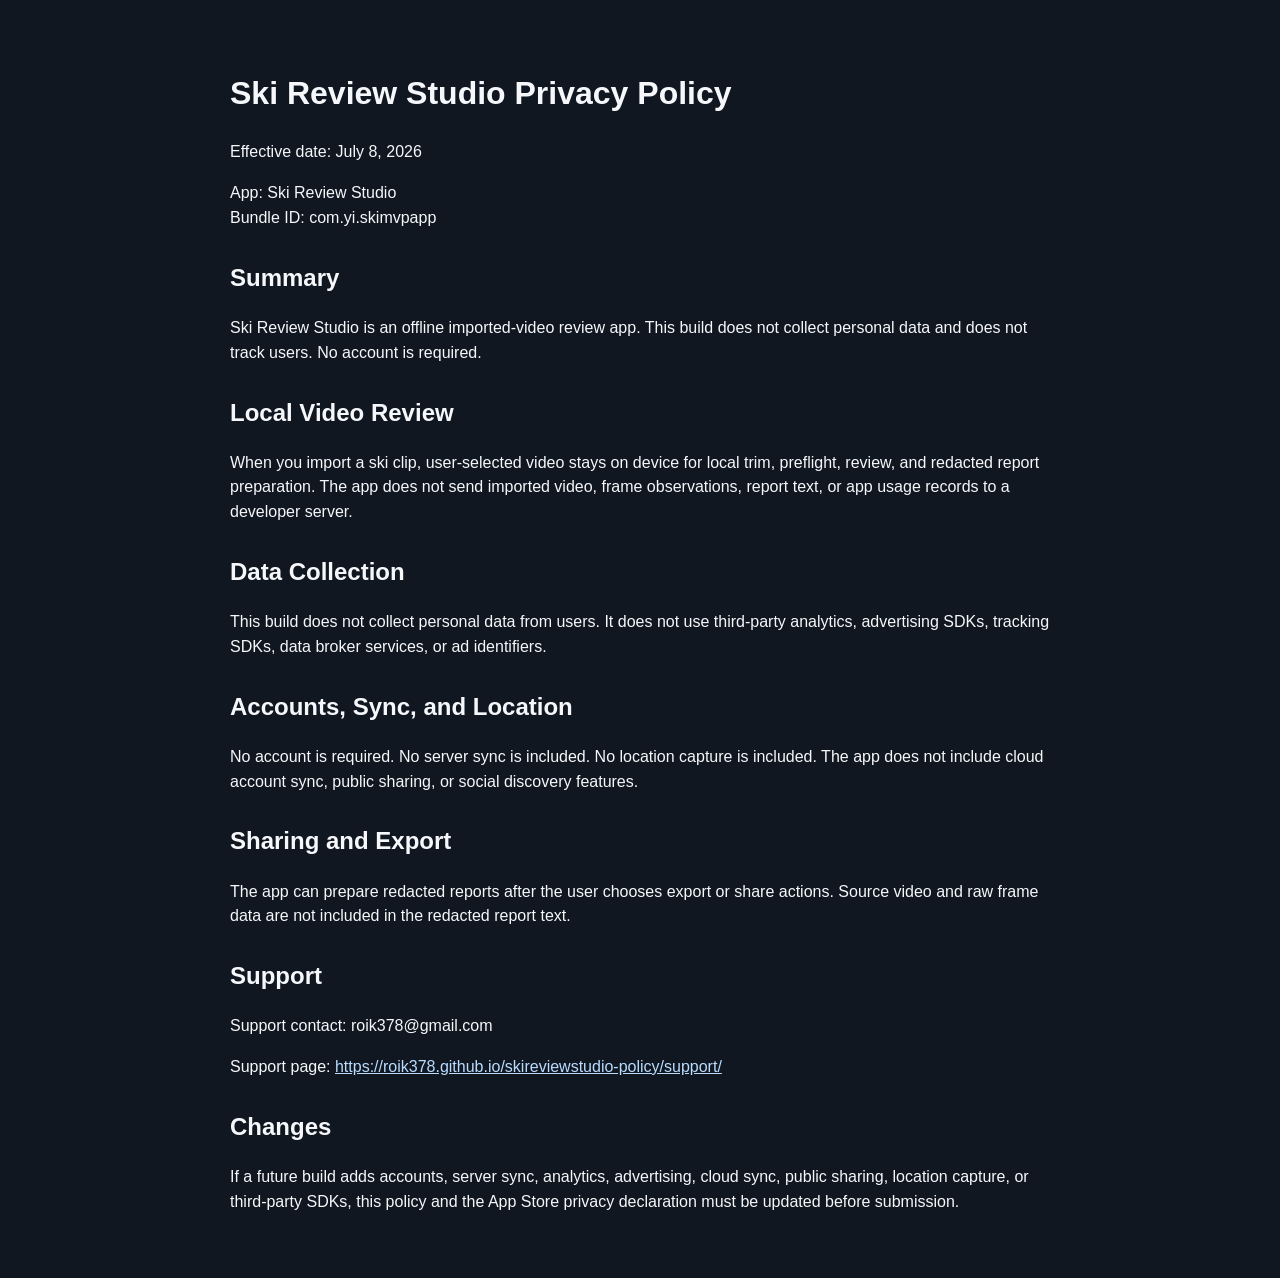
==== privacy/index.html @ f79d430c "Deploy Ski Review Studio policy pages" ====
<!doctype html>
<html lang="en">
<head>
  <meta charset="utf-8">
  <meta name="viewport" content="width=device-width, initial-scale=1">
  <title>Ski Review Studio Privacy Policy</title>
  <style>
    body { margin: 0; font-family: -apple-system, BlinkMacSystemFont, "Segoe UI", sans-serif; color: #f5f7fb; background: #111720; line-height: 1.55; }
    main { max-width: 820px; margin: 0 auto; padding: 48px 24px; }
    a { color: #b9dcff; }
    section { margin-top: 28px; }
  </style>
</head>
<body>
  <main>
    <h1>Ski Review Studio Privacy Policy</h1>
    <p>Effective date: July 8, 2026</p>
    <p>App: Ski Review Studio<br>Bundle ID: com.yi.skimvpapp</p>

    <section>
      <h2>Summary</h2>
      <p>Ski Review Studio is an offline imported-video review app. This build does not collect personal data and does not track users. No account is required.</p>
    </section>

    <section>
      <h2>Local Video Review</h2>
      <p>When you import a ski clip, user-selected video stays on device for local trim, preflight, review, and redacted report preparation. The app does not send imported video, frame observations, report text, or app usage records to a developer server.</p>
    </section>

    <section>
      <h2>Data Collection</h2>
      <p>This build does not collect personal data from users. It does not use third-party analytics, advertising SDKs, tracking SDKs, data broker services, or ad identifiers.</p>
    </section>

    <section>
      <h2>Accounts, Sync, and Location</h2>
      <p>No account is required. No server sync is included. No location capture is included. The app does not include cloud account sync, public sharing, or social discovery features.</p>
    </section>

    <section>
      <h2>Sharing and Export</h2>
      <p>The app can prepare redacted reports after the user chooses export or share actions. Source video and raw frame data are not included in the redacted report text.</p>
    </section>

    <section>
      <h2>Support</h2>
      <p>Support contact: roik378@gmail.com</p>
      <p>Support page: <a href="https://roik378.github.io/skireviewstudio-policy/support/">https://roik378.github.io/skireviewstudio-policy/support/</a></p>
    </section>

    <section>
      <h2>Changes</h2>
      <p>If a future build adds accounts, server sync, analytics, advertising, cloud sync, public sharing, location capture, or third-party SDKs, this policy and the App Store privacy declaration must be updated before submission.</p>
    </section>
  </main>
</body>
</html>
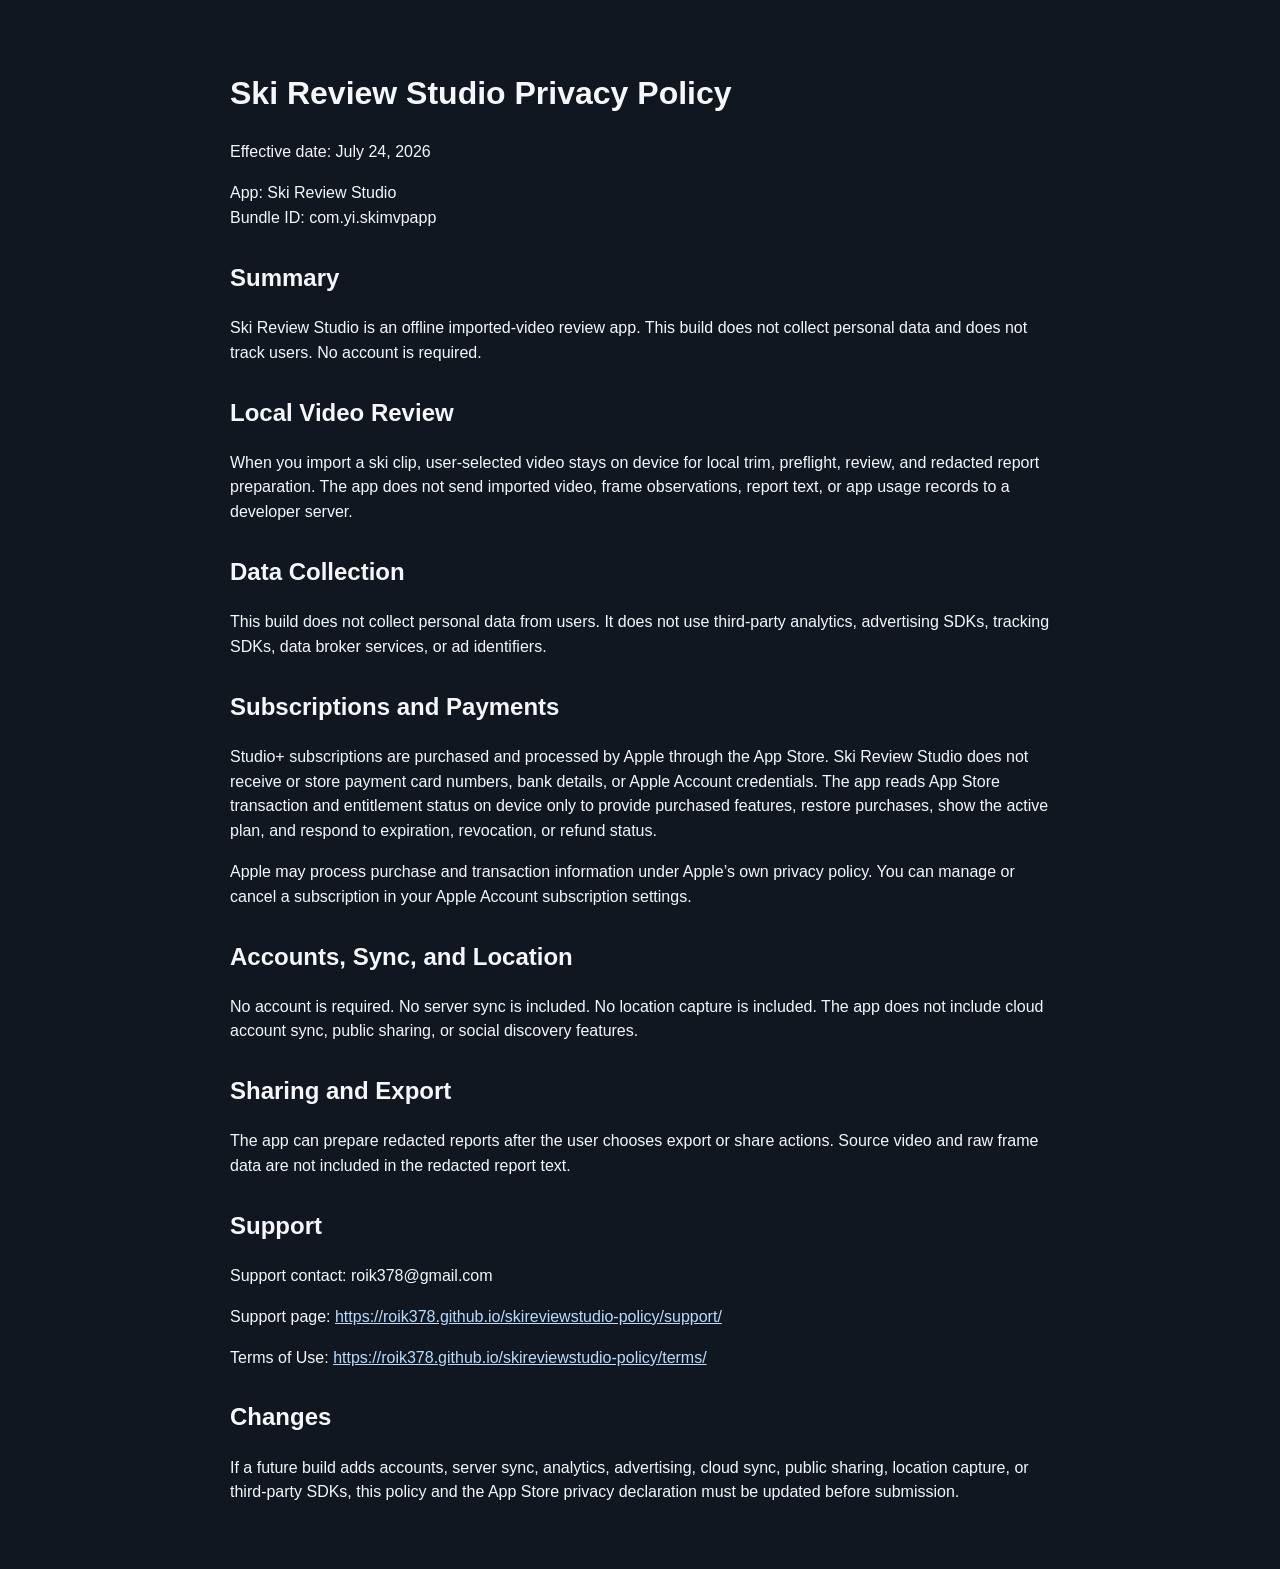
==== commit f2fa21b7: "Add hosted subscription privacy and terms" ====
--- a/privacy/index.html
+++ b/privacy/index.html
@@ -14,7 +14,7 @@
 <body>
   <main>
     <h1>Ski Review Studio Privacy Policy</h1>
-    <p>Effective date: July 8, 2026</p>
+    <p>Effective date: July 24, 2026</p>
     <p>App: Ski Review Studio<br>Bundle ID: com.yi.skimvpapp</p>
 
     <section>
@@ -33,6 +33,12 @@
     </section>
 
     <section>
+      <h2>Subscriptions and Payments</h2>
+      <p>Studio+ subscriptions are purchased and processed by Apple through the App Store. Ski Review Studio does not receive or store payment card numbers, bank details, or Apple Account credentials. The app reads App Store transaction and entitlement status on device only to provide purchased features, restore purchases, show the active plan, and respond to expiration, revocation, or refund status.</p>
+      <p>Apple may process purchase and transaction information under Apple’s own privacy policy. You can manage or cancel a subscription in your Apple Account subscription settings.</p>
+    </section>
+
+    <section>
       <h2>Accounts, Sync, and Location</h2>
       <p>No account is required. No server sync is included. No location capture is included. The app does not include cloud account sync, public sharing, or social discovery features.</p>
     </section>
@@ -46,6 +52,7 @@
       <h2>Support</h2>
       <p>Support contact: roik378@gmail.com</p>
       <p>Support page: <a href="https://roik378.github.io/skireviewstudio-policy/support/">https://roik378.github.io/skireviewstudio-policy/support/</a></p>
+      <p>Terms of Use: <a href="https://roik378.github.io/skireviewstudio-policy/terms/">https://roik378.github.io/skireviewstudio-policy/terms/</a></p>
     </section>
 
     <section>
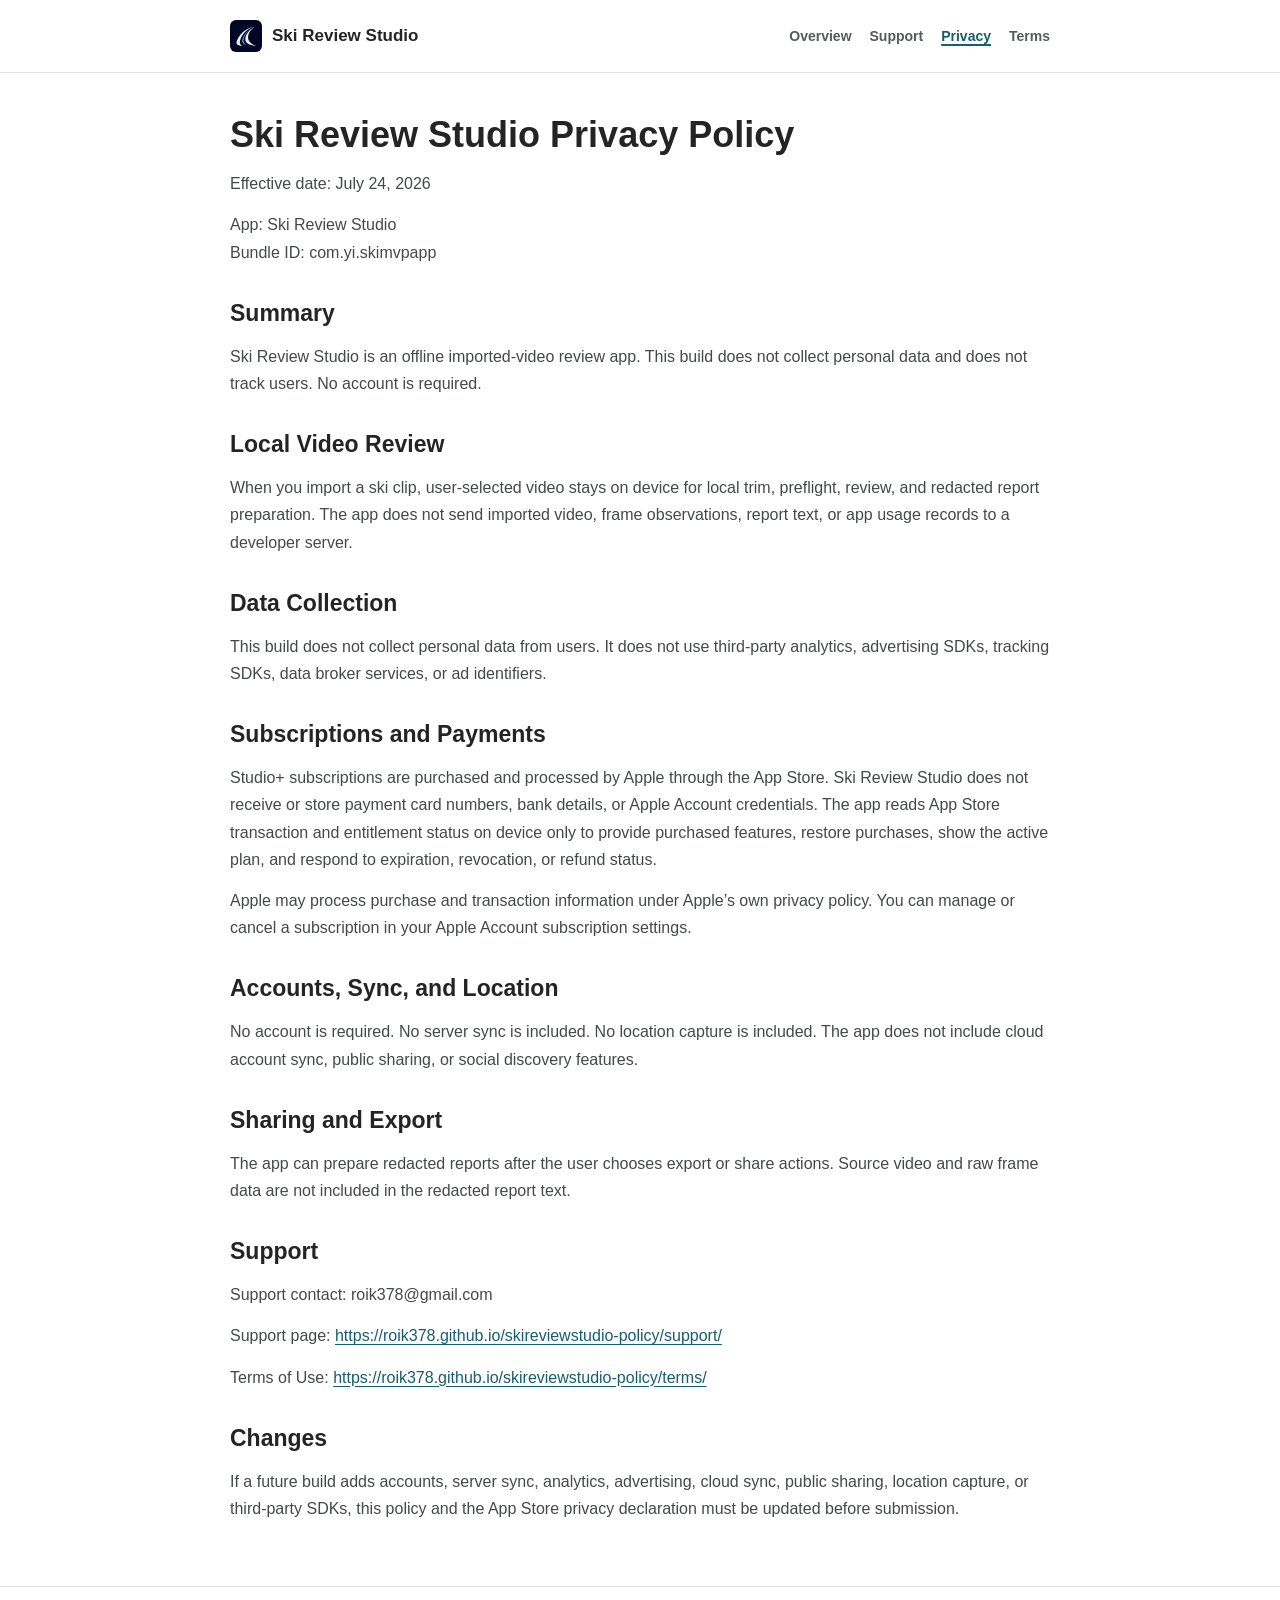
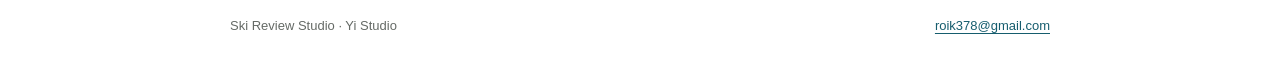
==== commit 5f75b25f: "Improve support navigation, readable layout and sharing metadata" ====
--- a/privacy/index.html
+++ b/privacy/index.html
@@ -4,15 +4,41 @@
   <meta charset="utf-8">
   <meta name="viewport" content="width=device-width, initial-scale=1">
   <title>Ski Review Studio Privacy Policy</title>
-  <style>
-    body { margin: 0; font-family: -apple-system, BlinkMacSystemFont, "Segoe UI", sans-serif; color: #f5f7fb; background: #111720; line-height: 1.55; }
-    main { max-width: 820px; margin: 0 auto; padding: 48px 24px; }
-    a { color: #b9dcff; }
-    section { margin-top: 28px; }
-  </style>
+  <meta name="description" content="Ski Review Studio privacy policy covering imported clips, local storage, optional purchases and user-controlled export.">
+  <link rel="canonical" href="https://roik378.github.io/skireviewstudio-policy/privacy/">
+  <meta property="og:type" content="website">
+  <meta property="og:site_name" content="Ski Review Studio">
+  <meta property="og:locale" content="en_US">
+  <meta property="og:title" content="Ski Review Studio Privacy Policy">
+  <meta property="og:description" content="Ski Review Studio privacy policy covering imported clips, local storage, optional purchases and user-controlled export.">
+  <meta property="og:url" content="https://roik378.github.io/skireviewstudio-policy/privacy/">
+  <meta property="og:image" content="https://roik378.github.io/skireviewstudio-policy/assets/social.png">
+  <meta property="og:image:type" content="image/png">
+  <meta property="og:image:width" content="256">
+  <meta property="og:image:height" content="256">
+  <meta property="og:image:alt" content="Ski Review Studio product icon">
+  <meta name="twitter:card" content="summary">
+  <meta name="twitter:title" content="Ski Review Studio Privacy Policy">
+  <meta name="twitter:description" content="Ski Review Studio privacy policy covering imported clips, local storage, optional purchases and user-controlled export.">
+  <meta name="twitter:image" content="https://roik378.github.io/skireviewstudio-policy/assets/social.png">
+  <meta name="twitter:image:alt" content="Ski Review Studio product icon">
+  <link rel="icon" href="../assets/skireview.png" type="image/png">
+  <link rel="stylesheet" href="../assets/legal.css">
 </head>
 <body>
-  <main>
+  <a class="skip-link" href="#content">Skip to content</a>
+  <header class="site-nav">
+    <nav class="nav-inner" aria-label="Main navigation">
+      <a class="brand" href="../"><img src="../assets/skireview.png" width="32" height="32" alt=""><span>Ski Review Studio</span></a>
+      <div class="nav-links">
+        <a href="../">Overview</a>
+        <a href="../support/">Support</a>
+        <a href="./" aria-current="page">Privacy</a>
+        <a href="../terms/">Terms</a>
+      </div>
+    </nav>
+  </header>
+  <main id="content" tabindex="-1">
     <h1>Ski Review Studio Privacy Policy</h1>
     <p>Effective date: July 24, 2026</p>
     <p>App: Ski Review Studio<br>Bundle ID: com.yi.skimvpapp</p>
@@ -60,5 +86,6 @@
       <p>If a future build adds accounts, server sync, analytics, advertising, cloud sync, public sharing, location capture, or third-party SDKs, this policy and the App Store privacy declaration must be updated before submission.</p>
     </section>
   </main>
+  <footer><div class="footer-inner"><span>Ski Review Studio · Yi Studio</span><a href="mailto:roik378@gmail.com">roik378@gmail.com</a></div></footer>
 </body>
 </html>
--- a/assets/legal.css
+++ b/assets/legal.css
@@ -0,0 +1,76 @@
+:root {
+  color-scheme: light;
+  font-family: -apple-system, BlinkMacSystemFont, "SF Pro Text", sans-serif;
+  font-synthesis: none;
+  color: #242424;
+  background: #fff;
+}
+* { box-sizing: border-box; letter-spacing: 0; }
+body { margin: 0; min-height: 100vh; display: flex; flex-direction: column; }
+a { color: #165d6e; text-underline-offset: 3px; }
+a:hover { color: #123f4b; }
+a:focus-visible, main:focus-visible { outline: 2px solid #91316c; outline-offset: 4px; }
+.skip-link {
+  position: absolute;
+  z-index: 20;
+  top: 8px;
+  left: 16px;
+  padding: 12px 16px;
+  color: #fff;
+  background: #242424;
+  transform: translateY(-200%);
+}
+.skip-link:focus-visible { transform: none; }
+.site-nav { border-bottom: 1px solid #dedfdf; }
+.nav-inner, .footer-inner {
+  width: min(820px, calc(100% - 40px));
+  margin: 0 auto;
+  display: flex;
+  align-items: center;
+  justify-content: space-between;
+  flex-wrap: wrap;
+  gap: 8px 24px;
+}
+.nav-inner { min-height: 72px; padding: 10px 0; }
+.brand {
+  display: inline-flex;
+  align-items: center;
+  gap: 10px;
+  min-height: 44px;
+  color: #242424;
+  font-size: 17px;
+  font-weight: 700;
+  text-decoration: none;
+}
+.brand img { width: 32px; height: 32px; border-radius: 6px; }
+.nav-links { display: flex; flex-wrap: wrap; gap: 4px 18px; font-size: 14px; font-weight: 600; }
+.nav-links a { display: inline-flex; align-items: center; min-height: 44px; color: #575b59; text-decoration: none; }
+.nav-links a[aria-current="page"] { color: #165d6e; text-decoration: underline; text-decoration-thickness: 2px; }
+main {
+  flex: 1;
+  width: min(820px, calc(100% - 40px));
+  margin: 0 auto;
+  padding: 40px 0 64px;
+  overflow-wrap: anywhere;
+}
+h1 { margin: 0; font-size: 36px; line-height: 1.2; font-weight: 700; }
+h2 { margin: 0 0 10px; font-size: 23px; line-height: 1.35; font-weight: 650; }
+p { margin: 14px 0 0; color: #454946; font-size: 16px; line-height: 1.7; }
+section { margin-top: 32px; }
+.resource-link { margin: 0; border-bottom: 1px solid #dedfdf; }
+.resource-link:first-of-type { border-top: 1px solid #dedfdf; }
+.resource-link a { display: flex; align-items: center; min-height: 60px; font-weight: 600; }
+.resource-links { margin-top: 28px; }
+footer { border-top: 1px solid #dedfdf; }
+.footer-inner { min-height: 74px; padding: 16px 0; color: #656a66; font-size: 13px; line-height: 1.5; overflow-wrap: anywhere; }
+.footer-inner a { display: inline-flex; align-items: center; min-height: 44px; }
+@media (max-width: 640px) {
+  .nav-inner { align-items: flex-start; flex-direction: column; }
+  main { padding-top: 32px; }
+  h1 { font-size: 30px; }
+}
+@media print {
+  .site-nav, .skip-link, footer { display: none; }
+  main { width: 100%; padding: 0; }
+  h2 { break-after: avoid; }
+}
